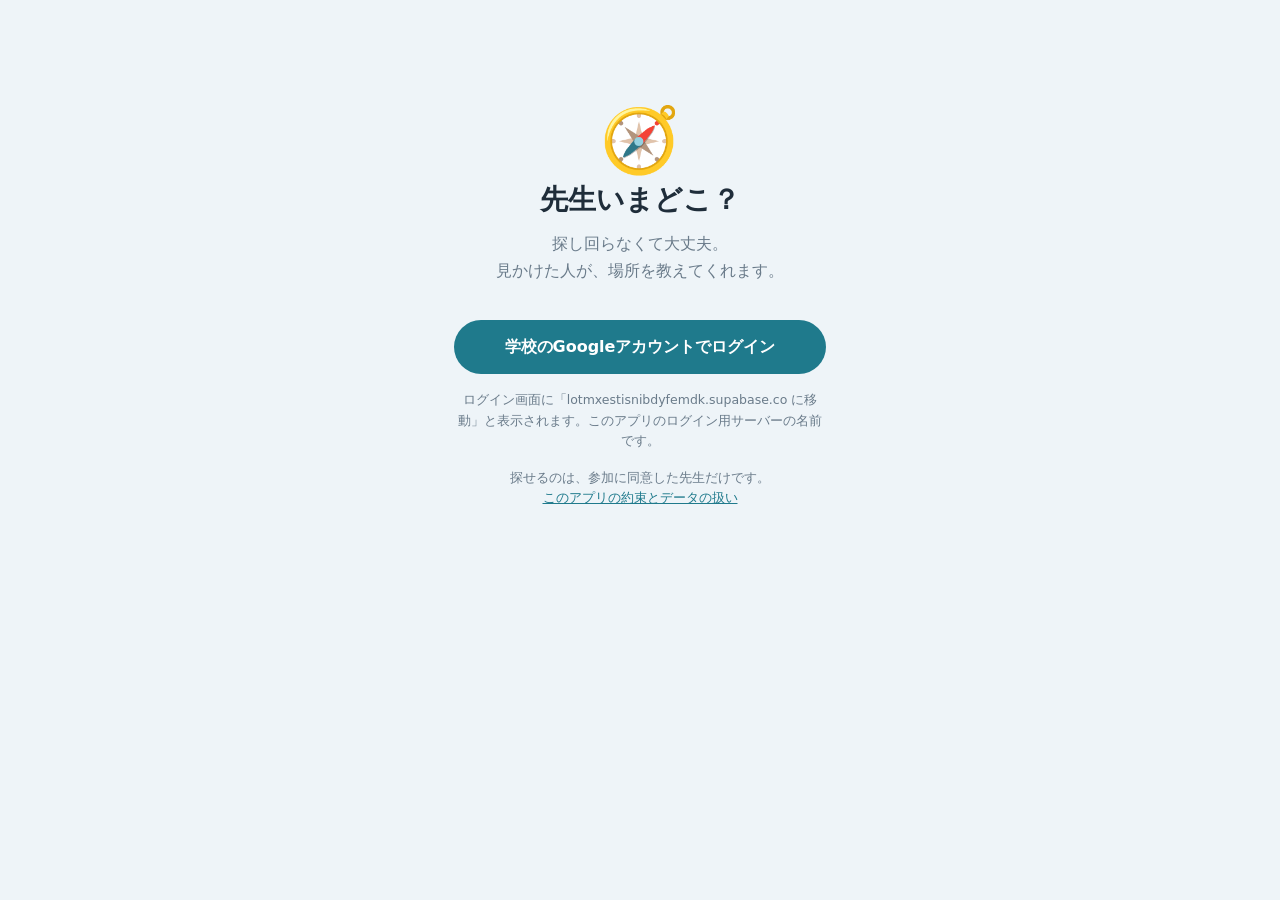
==== index.html @ c11f92f1 "先生いまどこ？ 試作版を追加 生徒が先生を「さがす」と、見かけた生徒が校内マップで場所を知らせるPWA。 探せるのは参加を選んだ先生だけで、報告は探している本人と先生本人にだけ届き、 2時間で見えなく" ====
<!doctype html>
<html lang="ja">
<head>
<meta charset="utf-8">
<meta name="viewport" content="width=device-width, initial-scale=1, viewport-fit=cover">
<meta name="theme-color" content="#eef4f8">
<title>先生いまどこ？</title>
<meta name="description" content="先生を探し回る時間をなくすための、学内向けアプリ">
<link rel="manifest" href="manifest.webmanifest">
<link rel="icon" href="icon.svg" type="image/svg+xml">
<link rel="apple-touch-icon" href="icon.svg">
<link rel="stylesheet" href="style.css?v=1">
</head>
<body>
<div id="boot" class="center"><p>読み込んでいます…</p></div>

<section id="login" class="center" hidden>
  <div class="logo">🧭</div>
  <h1>先生いまどこ？</h1>
  <p class="lead">探し回らなくて大丈夫。<br>見かけた人が、場所を教えてくれます。</p>
  <button id="login-btn" class="primary">学校のGoogleアカウントでログイン</button>
  <p id="login-error" class="error" hidden></p>
  <p class="small">ログイン画面に「lotmxestisnibdyfemdk.supabase.co に移動」と表示されます。このアプリのログイン用サーバーの名前です。</p>
  <p class="small">探せるのは、参加に同意した先生だけです。<br><a href="privacy.html">このアプリの約束とデータの扱い</a></p>
</section>

<div id="app" hidden>
  <main>
    <p id="hours" class="banner" hidden>いまは使える時間外です（月〜土の7時〜19時に使えます）。</p>

    <section id="view-find" class="view">
      <header><p class="eyebrow">さがす</p><h1>どの先生に、会いたい？</h1></header>
      <div id="my-searches"></div>
      <input id="filter" placeholder="先生の名前でしぼりこむ" autocomplete="off">
      <div id="teachers"></div>
    </section>

    <section id="view-answer" class="view" hidden>
      <header><p class="eyebrow">こたえる</p><h1>見かけた先生は、いますか？</h1></header>
      <p class="note">だれかが探している先生だけが、ここに出ます。見かけていなければ、何もしなくて大丈夫です。</p>
      <div id="requests"></div>
    </section>

    <section id="view-teacher" class="view" hidden>
      <header><p class="eyebrow">先生用</p><h1>参加と、いまの状況</h1></header>
      <div id="teacher"></div>
    </section>

    <section id="view-me" class="view" hidden>
      <header><p class="eyebrow">設定</p><h1>このアプリの約束</h1></header>
      <div class="card">
        <ul class="rules">
          <li>探せるのは、参加に同意した先生だけです。</li>
          <li>先生が「いまは探さないで」にしている間は、探せません。</li>
          <li>場所を知らせられるのは、だれかが探しているときだけです。</li>
          <li>知らせた場所は、探している人と先生本人にだけ届き、2時間で消えます。</li>
          <li>うその場所を知らせない。見かけたときだけ答える。</li>
          <li>先生を追いかけたり、休憩中に呼び止めたりするために使わない。</li>
        </ul>
      </div>
      <div id="admin"></div>
      <div class="row">
        <a class="ghost" href="privacy.html">約束とデータの扱い</a>
        <button id="logout-btn" class="ghost">ログアウト</button>
      </div>
      <p class="small" id="ver"></p>
    </section>
  </main>

  <nav id="tabs">
    <button data-view="find" class="on"><span>🔍</span>さがす</button>
    <button data-view="answer"><span>🙋</span>こたえる<i id="badge" hidden></i></button>
    <button data-view="teacher" id="tab-teacher" hidden><span>🧑‍🏫</span>先生用</button>
    <button data-view="me"><span>⚙️</span>設定</button>
  </nav>
</div>

<!-- 場所を選ぶ -->
<div id="picker" class="sheet" hidden>
  <div class="sheet-body">
    <div class="sheet-head"><b id="picker-title"></b><button id="picker-close" class="x" aria-label="閉じる">×</button></div>
    <div class="seg" id="floor-seg"></div>
    <div id="map"></div>
    <div id="others" class="chips"></div>
    <p id="picked" class="picked">地図の部屋を押して、場所を選んでください。</p>
    <div id="ago-row" class="row3" hidden>
      <button data-ago="0" class="primary sm">たった今</button>
      <button data-ago="30" class="primary sm">30分くらい前</button>
      <button data-ago="60" class="primary sm">1時間くらい前</button>
    </div>
    <button id="picker-ok" class="primary" hidden>この場所にする</button>
  </div>
</div>

<div id="toast" hidden role="status"></div>
<script src="vendor/supabase.js"></script>
<script src="app.js?v=1"></script>
</body>
</html>
---- style.css ----
:root {
  --bg: #eef4f8; --card: #ffffff; --line: #d5e1ea; --text: #1f2d3a; --mute: #6a7b8a;
  --accent: #1f7a8c; --accent-ink: #ffffff; --soft: #dff0f3; --warn: #b8502f; --hot: #f2a33a;
}
* { box-sizing: border-box; -webkit-tap-highlight-color: transparent; }
html, body { margin: 0; min-height: 100%; }
body { background: var(--bg); color: var(--text); line-height: 1.65;
  font-family: "Hiragino Maru Gothic ProN", "Hiragino Sans", "Noto Sans JP", "Yu Gothic", system-ui, sans-serif; }
[hidden] { display: none !important; }
button, input, select { font: inherit; color: inherit; }
button { cursor: pointer; }
a { color: var(--accent); }
.center { max-width: 420px; margin: 0 auto; padding: 12vh 24px 40px; text-align: center; }
.logo { font-size: 64px; line-height: 1; margin-bottom: 8px; }
.center h1 { font-size: 28px; margin: 0 0 12px; }
.lead { color: var(--mute); margin: 0 0 28px; }
.small { font-size: 12.5px; color: var(--mute); margin: 16px 0 0; }
.error { color: var(--warn); font-size: 14px; background: #fbe9e2; border-radius: 12px; padding: 10px 14px; }
.banner { background: #fff3d6; border: 1px solid #f0d9a0; border-radius: 12px; padding: 10px 14px; font-size: 13.5px; margin: 0 0 12px; }
main { max-width: 560px; margin: 0 auto; padding: calc(18px + env(safe-area-inset-top)) 16px 110px; }
header { margin: 8px 4px 16px; }
.eyebrow { color: var(--accent); font-size: 13px; letter-spacing: .1em; margin: 0 0 4px; font-weight: 600; }
h1 { font-size: 24px; line-height: 1.4; margin: 0; }
h2 { font-size: 15px; margin: 0 0 8px; }
.note { font-size: 13px; color: var(--mute); margin: -4px 4px 14px; }
.card { background: var(--card); border: 1px solid var(--line); border-radius: 18px; padding: 16px; margin-bottom: 12px; }
.card.hot { border-color: var(--hot); box-shadow: 0 0 0 2px #f2a33a33; }
input, select { width: 100%; background: #fff; border: 1px solid var(--line); border-radius: 12px; padding: 12px; }
input:focus, select:focus { outline: 2px solid var(--accent); outline-offset: 1px; }
#filter { margin-bottom: 12px; }
label { display: block; font-size: 14px; font-weight: 600; margin: 10px 0 6px; }
.row { display: flex; gap: 8px; flex-wrap: wrap; align-items: center; }
.row input { flex: 1; min-width: 0; }
.row3 { display: grid; grid-template-columns: repeat(3, 1fr); gap: 6px; }
.primary { width: 100%; min-height: 54px; border: 0; border-radius: 27px; margin-top: 8px; background: var(--accent); color: var(--accent-ink); font-size: 16px; font-weight: 700; }
.primary.sm { min-height: 48px; font-size: 13.5px; border-radius: 14px; padding: 4px; }
.primary:disabled { opacity: .45; }
.ghost { display: inline-flex; align-items: center; justify-content: center; text-decoration: none; background: transparent; border: 1px solid var(--line); border-radius: 12px; min-height: 44px; padding: 8px 14px; font-size: 14px; color: var(--text); }
.ghost.warn { color: var(--warn); }
.ghost.on { background: var(--soft); border-color: var(--accent); color: var(--accent); font-weight: 700; }
.ghost:disabled { opacity: .5; }
.chips { display: flex; gap: 6px; flex-wrap: wrap; margin-top: 8px; }
.chips p { width: 100%; margin: 0; font-size: 13px; color: var(--mute); }
.t-head { display: flex; align-items: center; gap: 10px; }
.t-head .sp { flex: 1; }
.t-name { font-size: 17px; font-weight: 700; }
.t-note { font-size: 12.5px; color: var(--mute); }
.status { font-size: 13.5px; background: var(--soft); border-radius: 12px; padding: 8px 12px; margin: 10px 0 0; }
.status.off { background: #f1f1f1; color: var(--mute); }
.status small { color: var(--mute); }
.sight { list-style: none; margin: 10px 0 0; padding: 0; }
.sight li { display: flex; gap: 8px; align-items: center; padding: 8px 0; border-top: 1px dashed var(--line); font-size: 14.5px; }
.sight li b { flex: 1; }
.sight li span { color: var(--mute); font-size: 12.5px; white-space: nowrap; }
.waiting { font-size: 13.5px; color: var(--mute); margin: 10px 0 0; }
.rules { margin: 0; padding-left: 20px; font-size: 14px; }
.rules li { margin-bottom: 4px; }
.empty { text-align: center; color: var(--mute); padding: 30px 12px; font-size: 14px; }
.x { background: none; border: 0; color: var(--mute); font-size: 22px; min-width: 40px; min-height: 40px; padding: 0; }
.seg { display: flex; gap: 6px; margin-bottom: 8px; }
.seg button { flex: 1; min-height: 40px; border-radius: 10px; border: 1px solid var(--line); background: #fff; font-size: 14px; }
.seg button.on { background: var(--accent); color: #fff; border-color: var(--accent); font-weight: 700; }
/* 地図 */
.fmap { width: 100%; height: auto; display: block; background: #f7fafc; border: 1px solid var(--line); border-radius: 14px; touch-action: manipulation; }
.fmap .room rect { stroke: #ffffff; stroke-width: 1.5; }
.fmap .room text { font-size: 9px; text-anchor: middle; fill: #1f2d3a; pointer-events: none; font-weight: 600; }
.fmap .room .num { font-size: 6.5px; fill: #5b6b78; font-weight: 400; }
.fmap .room.sel-able { cursor: pointer; }
.fmap .k-jhs rect { fill: #cfe6f5; } .fmap .k-shs rect { fill: #f6d9c4; } .fmap .k-staff rect { fill: #cfe9cf; }
.fmap .k-special rect { fill: #ffffff; stroke: #9fb1bf; } .fmap .k-common rect { fill: #f3ecd0; } .fmap .k-closed rect { fill: #e6e6e6; }
.fmap .k-closed text { fill: #9aa3aa; }
.fmap .room.picked rect { fill: var(--accent); stroke: #0e4b57; } .fmap .room.picked text { fill: #fff; }
.fmap .room.seen rect { stroke: var(--hot); stroke-width: 3; }
.fmap .pin { fill: var(--hot); stroke: #fff; stroke-width: 1.5; } .fmap .pin-t { font-size: 8px; fill: #fff; text-anchor: middle; font-weight: 700; pointer-events: none; }
.fmap .star { font-size: 13px; text-anchor: middle; pointer-events: none; }
.legend { font-size: 11.5px; color: var(--mute); margin: 6px 2px 0; }
.sheet { position: fixed; inset: 0; z-index: 30; background: #1f2d3a66; display: flex; align-items: flex-end; justify-content: center; }
.sheet-body { background: var(--bg); width: 100%; max-width: 560px; max-height: 94vh; overflow: auto; border-radius: 20px 20px 0 0; padding: 12px 14px calc(16px + env(safe-area-inset-bottom)); }
.sheet-head { display: flex; align-items: center; justify-content: space-between; margin-bottom: 6px; }
.picked { font-size: 14px; margin: 10px 2px 2px; font-weight: 600; }
#tabs { position: fixed; left: 0; right: 0; bottom: 0; display: flex; justify-content: center; background: rgba(238,244,248,.95); backdrop-filter: blur(10px); border-top: 1px solid var(--line); padding-bottom: env(safe-area-inset-bottom); }
#tabs button { flex: 1; max-width: 140px; background: none; border: 0; padding: 9px 0 11px; font-size: 11px; color: var(--mute); position: relative; }
#tabs button span { display: block; font-size: 20px; filter: grayscale(1) opacity(.55); }
#tabs button.on { color: var(--accent); font-weight: 600; }
#tabs button.on span { filter: none; }
#badge { position: absolute; top: 4px; left: calc(50% + 8px); min-width: 18px; height: 18px; border-radius: 9px; background: var(--hot); color: #fff; font-size: 11px; font-style: normal; font-weight: 700; line-height: 18px; padding: 0 4px; }
#toast { position: fixed; left: 50%; bottom: 92px; transform: translateX(-50%); z-index: 40; background: var(--text); color: #fff; padding: 10px 18px; border-radius: 20px; font-size: 14px; max-width: 88vw; text-align: center; }
.doc { max-width: 640px; margin: 0 auto; padding: 32px 20px 60px; }
.doc h1 { font-size: 24px; } .doc h2 { font-size: 17px; margin-top: 28px; } .doc li { margin-bottom: 6px; }
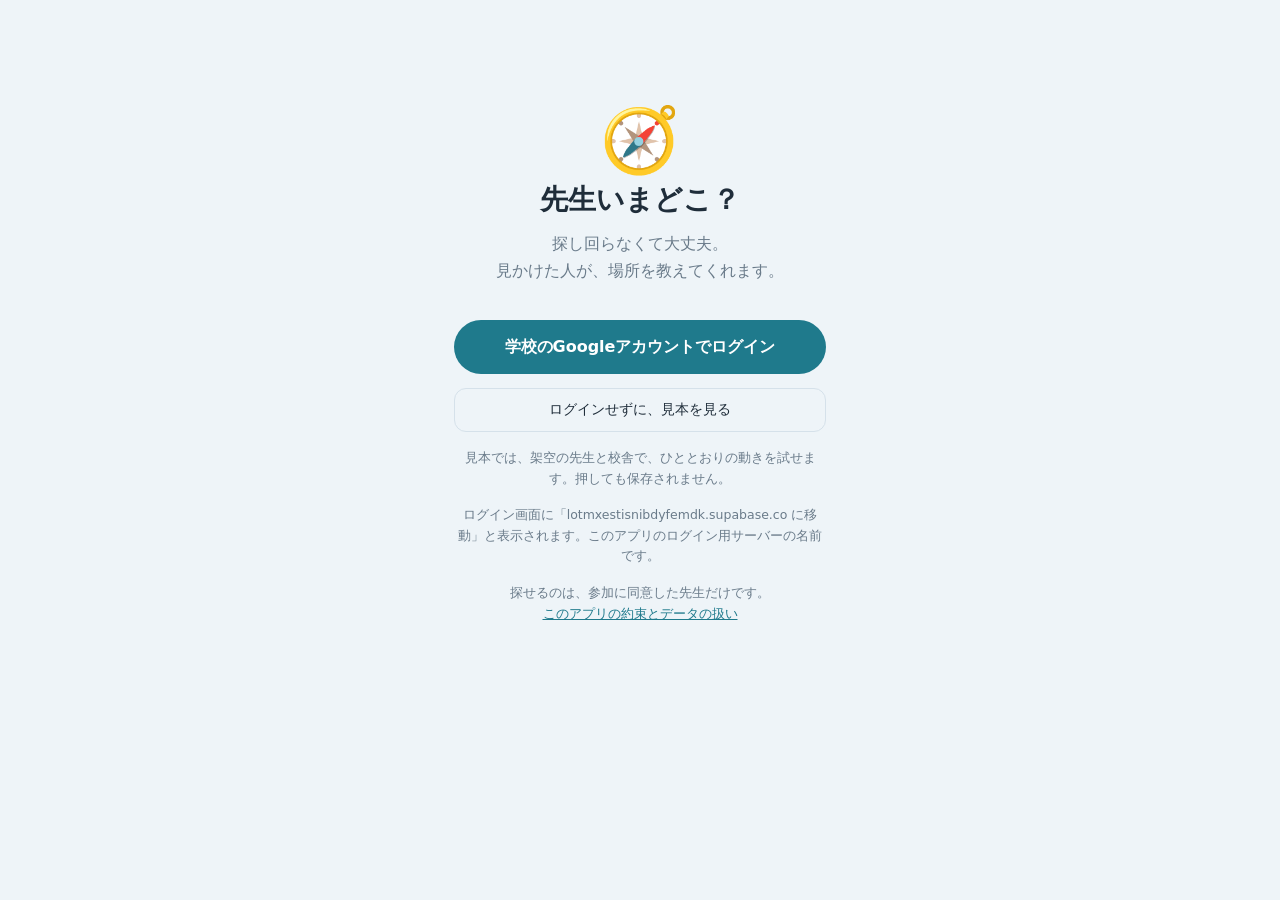
==== commit c2900db7: "見本モードを追加 — ログインせずに架空の先生・生徒・校舎でひととおりの動きを見られる（v2） - ログイン画面に「ログインせずに、見本を見る」ボタン（URL ?demo でも入れる） - さがす／こ" ====
--- a/index.html
+++ b/index.html
@@ -9,7 +9,7 @@
 <link rel="manifest" href="manifest.webmanifest">
 <link rel="icon" href="icon.svg" type="image/svg+xml">
 <link rel="apple-touch-icon" href="icon.svg">
-<link rel="stylesheet" href="style.css?v=1">
+<link rel="stylesheet" href="style.css?v=2">
 </head>
 <body>
 <div id="boot" class="center"><p>読み込んでいます…</p></div>
@@ -20,12 +20,15 @@
   <p class="lead">探し回らなくて大丈夫。<br>見かけた人が、場所を教えてくれます。</p>
   <button id="login-btn" class="primary">学校のGoogleアカウントでログイン</button>
   <p id="login-error" class="error" hidden></p>
+  <button id="demo-btn" class="ghost wide">ログインせずに、見本を見る</button>
+  <p class="small">見本では、架空の先生と校舎で、ひととおりの動きを試せます。押しても保存されません。</p>
   <p class="small">ログイン画面に「lotmxestisnibdyfemdk.supabase.co に移動」と表示されます。このアプリのログイン用サーバーの名前です。</p>
   <p class="small">探せるのは、参加に同意した先生だけです。<br><a href="privacy.html">このアプリの約束とデータの扱い</a></p>
 </section>
 
 <div id="app" hidden>
   <main>
+    <p id="demo-banner" class="banner" hidden>🧪 見本モードです。先生・生徒・校舎はすべて架空で、押しても保存されません。<button id="demo-exit" class="linkbtn">ログイン画面へ</button></p>
     <p id="hours" class="banner" hidden>いまは使える時間外です（月〜土の7時〜19時に使えます）。</p>
 
     <section id="view-find" class="view">
@@ -94,6 +97,6 @@
 
 <div id="toast" hidden role="status"></div>
 <script src="vendor/supabase.js"></script>
-<script src="app.js?v=1"></script>
+<script src="app.js?v=2"></script>
 </body>
 </html>
--- a/style.css
+++ b/style.css
@@ -39,6 +39,8 @@
 .ghost.warn { color: var(--warn); }
 .ghost.on { background: var(--soft); border-color: var(--accent); color: var(--accent); font-weight: 700; }
 .ghost:disabled { opacity: .5; }
+.ghost.wide { width: 100%; margin-top: 14px; }
+.linkbtn { background: none; border: 0; padding: 0 2px; color: var(--accent); text-decoration: underline; font-size: inherit; }
 .chips { display: flex; gap: 6px; flex-wrap: wrap; margin-top: 8px; }
 .chips p { width: 100%; margin: 0; font-size: 13px; color: var(--mute); }
 .t-head { display: flex; align-items: center; gap: 10px; }
